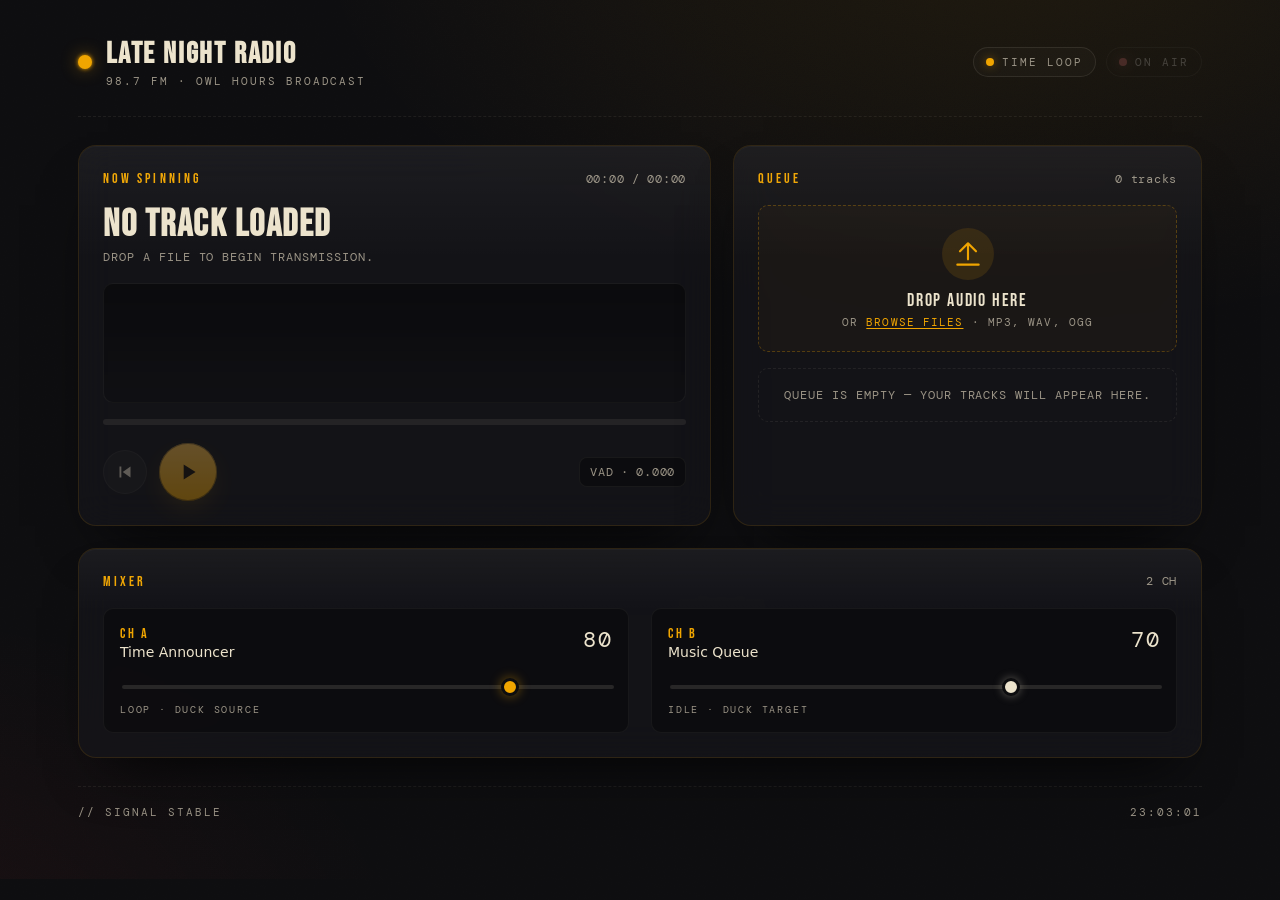
==== index.html @ 0911e896 "Rename player.html to index.html" ====
<!doctype html>
<html lang="en">
  <head>
    <meta charset="utf-8" />
    <meta name="viewport" content="width=device-width, initial-scale=1" />
    <title>Late Night Radio — Dual Track Player</title>
    <meta
      name="description"
      content="A late-night radio styled web player with a looping time announcer that ducks your music queue."
    />
    <link rel="preconnect" href="https://fonts.googleapis.com" />
    <link rel="preconnect" href="https://fonts.gstatic.com" crossorigin />
    <link
      href="https://fonts.googleapis.com/css2?family=Bebas+Neue&family=DM+Mono:wght@400;500&display=swap"
      rel="stylesheet"
    />
    <link rel="stylesheet" href="./style.css" />
  </head>
  <body>
    <!-- Grain / noise overlay -->
    <div class="grain" aria-hidden="true"></div>

    <main class="shell">
      <!-- =================== HEADER =================== -->
      <header class="topbar">
        <div class="brand">
          <div class="logo-dot"></div>
          <div>
            <h1 class="brand-title">Late Night Radio</h1>
            <p class="brand-sub">98.7 FM · Owl Hours Broadcast</p>
          </div>
        </div>

        <div class="status-cluster">
          <div class="live-pill" id="liveStatus">
            <span class="live-dot"></span>
            <span class="live-label">TIME LOOP</span>
          </div>
          <div class="onair-pill" id="onAirBadge" data-active="false">
            <span class="onair-dot"></span>
            <span>ON AIR</span>
          </div>
        </div>
      </header>

      <!-- =================== MAIN GRID =================== -->
      <section class="grid">
        <!-- LEFT: Now playing / visualizer -->
        <article class="card glass now-playing">
          <div class="card-head">
            <span class="kicker">Now Spinning</span>
            <span class="mono" id="trackTime">00:00 / 00:00</span>
          </div>

          <h2 class="track-title" id="trackTitle">No track loaded</h2>
          <p class="track-meta" id="trackMeta">Drop a file to begin transmission.</p>

          <canvas id="visualizer" class="visualizer"></canvas>

          <div class="progress" id="progressWrap">
            <div class="progress-bar" id="progressBar"></div>
          </div>

          <div class="transport">
            <button class="btn ghost" id="skipBtn" title="Skip to next track" disabled>
              <svg viewBox="0 0 24 24" width="22" height="22" fill="currentColor">
                <path d="M6 6h2v12H6zM9.5 12L18 6v12z" />
              </svg>
            </button>
            <button class="btn primary" id="playBtn" title="Play / Pause" disabled>
              <svg id="playIcon" viewBox="0 0 24 24" width="26" height="26" fill="currentColor">
                <path d="M8 5v14l11-7z" />
              </svg>
              <svg
                id="pauseIcon"
                viewBox="0 0 24 24"
                width="26"
                height="26"
                fill="currentColor"
                style="display: none"
              >
                <path d="M6 5h4v14H6zM14 5h4v14h-4z" />
              </svg>
            </button>
            <div class="vad-readout mono" id="vadReadout">VAD · 0.000</div>
          </div>
        </article>

        <!-- RIGHT: Queue / Upload -->
        <article class="card glass queue-card">
          <div class="card-head">
            <span class="kicker">Queue</span>
            <span class="mono" id="queueCount">0 tracks</span>
          </div>

          <div class="dropzone" id="dropzone" tabindex="0">
            <input type="file" id="fileInput" accept="audio/*" multiple hidden />
            <div class="drop-inner">
              <div class="drop-icon">
                <svg viewBox="0 0 24 24" width="32" height="32" fill="none" stroke="currentColor" stroke-width="1.6">
                  <path d="M12 16V4M6 10l6-6 6 6M4 20h16" stroke-linecap="round" stroke-linejoin="round"/>
                </svg>
              </div>
              <p class="drop-title">Drop audio here</p>
              <p class="drop-sub">or <span class="link">browse files</span> · MP3, WAV, OGG</p>
            </div>
          </div>

          <ul class="queue-list" id="queueList">
            <li class="queue-empty">Queue is empty — your tracks will appear here.</li>
          </ul>
        </article>

        <!-- BOTTOM: Mixer -->
        <article class="card glass mixer">
          <div class="card-head">
            <span class="kicker">Mixer</span>
            <span class="mono">2 CH</span>
          </div>

          <div class="channels">
            <div class="channel">
              <div class="channel-head">
                <div>
                  <p class="ch-label">CH&nbsp;A</p>
                  <p class="ch-name">Time Announcer</p>
                </div>
                <span class="ch-value mono" id="volAValue">80</span>
              </div>
              <input
                type="range"
                id="volA"
                min="0"
                max="100"
                value="80"
                class="slider slider--amber"
              />
              <p class="ch-foot mono">LOOP · DUCK SOURCE</p>
            </div>

            <div class="channel">
              <div class="channel-head">
                <div>
                  <p class="ch-label">CH&nbsp;B</p>
                  <p class="ch-name">Music Queue</p>
                </div>
                <span class="ch-value mono" id="volBValue">70</span>
              </div>
              <input
                type="range"
                id="volB"
                min="0"
                max="100"
                value="70"
                class="slider slider--cream"
              />
              <p class="ch-foot mono"><span id="duckState">IDLE</span> · DUCK TARGET</p>
            </div>
          </div>
        </article>
      </section>

      <footer class="foot mono">
        <span>// signal stable</span>
        <span id="clockReadout">--:--:--</span>
      </footer>
    </main>

    <!-- Hidden audio elements -->
    <audio id="audioA" src="./audio/timetrack.mp3" loop preload="auto" crossorigin="anonymous"></audio>
    <audio id="audioB" preload="auto" crossorigin="anonymous"></audio>

    <script src="./app.js"></script>
  </body>
</html>
---- style.css ----
/* =========================================================
   LATE NIGHT RADIO — stylesheet
   Dark, editorial, warm amber accents.
   ========================================================= */

:root {
  --bg: #0d0d0f;
  --bg-soft: #131316;
  --panel: rgba(24, 24, 28, 0.62);
  --panel-border: rgba(240, 165, 0, 0.12);
  --panel-border-strong: rgba(240, 165, 0, 0.28);
  --amber: #f0a500;
  --amber-soft: #ffc24d;
  --amber-glow: rgba(240, 165, 0, 0.45);
  --cream: #ece3cc;
  --cream-dim: #9b9486;
  --red: #ff3b3b;
  --red-glow: rgba(255, 59, 59, 0.55);
  --radius: 18px;
  --radius-sm: 10px;
  --shadow-card: 0 30px 60px -30px rgba(0, 0, 0, 0.9), 0 1px 0 rgba(255, 255, 255, 0.03) inset;
  --font-display: "Bebas Neue", "Impact", sans-serif;
  --font-mono: "DM Mono", ui-monospace, "SF Mono", Menlo, monospace;
  --font-body: ui-sans-serif, system-ui, -apple-system, "Segoe UI", sans-serif;
}

* {
  box-sizing: border-box;
}

html,
body {
  margin: 0;
  padding: 0;
  min-height: 100%;
  background: var(--bg);
  color: var(--cream);
  font-family: var(--font-body);
  -webkit-font-smoothing: antialiased;
  overflow-x: hidden;
}

body {
  background:
    radial-gradient(1200px 700px at 80% -10%, rgba(240, 165, 0, 0.08), transparent 60%),
    radial-gradient(900px 600px at -10% 110%, rgba(255, 59, 59, 0.05), transparent 60%),
    var(--bg);
}

/* ------------- Grain overlay ------------- */
.grain {
  position: fixed;
  inset: 0;
  pointer-events: none;
  z-index: 1;
  opacity: 0.18;
  mix-blend-mode: overlay;
  background-image: url("data:image/svg+xml;utf8,<svg xmlns='http://www.w3.org/2000/svg' width='220' height='220'><filter id='n'><feTurbulence type='fractalNoise' baseFrequency='0.9' numOctaves='2' stitchTiles='stitch'/><feColorMatrix values='0 0 0 0 1  0 0 0 0 1  0 0 0 0 1  0 0 0 0.65 0'/></filter><rect width='100%' height='100%' filter='url(%23n)'/></svg>");
}

/* ------------- Layout ------------- */
.shell {
  position: relative;
  z-index: 2;
  max-width: 1180px;
  margin: 0 auto;
  padding: 36px 28px 60px;
}

.topbar {
  display: flex;
  align-items: center;
  justify-content: space-between;
  gap: 20px;
  padding-bottom: 28px;
  border-bottom: 1px dashed rgba(236, 227, 204, 0.08);
  margin-bottom: 28px;
}

.brand {
  display: flex;
  align-items: center;
  gap: 14px;
}

.logo-dot {
  width: 14px;
  height: 14px;
  border-radius: 50%;
  background: var(--amber);
  box-shadow: 0 0 18px var(--amber-glow), 0 0 4px var(--amber);
  animation: breathe 2.6s ease-in-out infinite;
}

.brand-title {
  margin: 0;
  font-family: var(--font-display);
  letter-spacing: 0.06em;
  font-size: 30px;
  color: var(--cream);
}

.brand-sub {
  margin: 2px 0 0;
  font-family: var(--font-mono);
  font-size: 11px;
  letter-spacing: 0.18em;
  color: var(--cream-dim);
  text-transform: uppercase;
}

.status-cluster {
  display: flex;
  align-items: center;
  gap: 10px;
}

.live-pill,
.onair-pill {
  display: inline-flex;
  align-items: center;
  gap: 8px;
  padding: 7px 12px;
  border-radius: 999px;
  font-family: var(--font-mono);
  font-size: 11px;
  letter-spacing: 0.18em;
  border: 1px solid rgba(236, 227, 204, 0.1);
  background: rgba(255, 255, 255, 0.02);
  color: var(--cream-dim);
  transition: all 280ms ease;
}

.live-dot {
  width: 8px;
  height: 8px;
  border-radius: 50%;
  background: var(--amber);
  box-shadow: 0 0 10px var(--amber-glow);
  animation: pulse 1.6s ease-in-out infinite;
}

.onair-pill {
  opacity: 0.35;
  filter: saturate(0.4);
}

.onair-pill[data-active="true"] {
  opacity: 1;
  filter: none;
  border-color: rgba(255, 59, 59, 0.45);
  background: rgba(255, 59, 59, 0.08);
  color: #ffd6d6;
  box-shadow: 0 0 28px rgba(255, 59, 59, 0.18);
}

.onair-dot {
  width: 8px;
  height: 8px;
  border-radius: 50%;
  background: var(--red);
  box-shadow: 0 0 12px var(--red-glow);
  animation: pulse 1s ease-in-out infinite;
}

/* ------------- Grid ------------- */
.grid {
  display: grid;
  gap: 22px;
  grid-template-columns: 1.35fr 1fr;
  grid-template-areas:
    "now queue"
    "mix mix";
}

.now-playing { grid-area: now; }
.queue-card  { grid-area: queue; }
.mixer       { grid-area: mix; }

@media (max-width: 880px) {
  .grid {
    grid-template-columns: 1fr;
    grid-template-areas: "now" "queue" "mix";
  }
}

/* ------------- Cards / glass ------------- */
.card {
  position: relative;
  padding: 24px;
  border-radius: var(--radius);
  background: var(--panel);
  border: 1px solid var(--panel-border);
  box-shadow: var(--shadow-card);
  backdrop-filter: blur(18px) saturate(140%);
  -webkit-backdrop-filter: blur(18px) saturate(140%);
}

.card::before {
  content: "";
  position: absolute;
  inset: 0;
  border-radius: var(--radius);
  pointer-events: none;
  background: linear-gradient(
    180deg,
    rgba(255, 255, 255, 0.04),
    rgba(255, 255, 255, 0) 30%
  );
}

.card-head {
  display: flex;
  align-items: center;
  justify-content: space-between;
  margin-bottom: 18px;
}

.kicker {
  font-family: var(--font-display);
  letter-spacing: 0.22em;
  font-size: 14px;
  color: var(--amber);
}

.mono {
  font-family: var(--font-mono);
  font-size: 12px;
  letter-spacing: 0.06em;
  color: var(--cream-dim);
}

/* ------------- Now Playing ------------- */
.track-title {
  margin: 4px 0 4px;
  font-family: var(--font-display);
  font-size: 38px;
  letter-spacing: 0.04em;
  color: var(--cream);
  line-height: 1.05;
  word-break: break-word;
}

.track-meta {
  margin: 0 0 18px;
  font-family: var(--font-mono);
  font-size: 12px;
  color: var(--cream-dim);
  letter-spacing: 0.08em;
  text-transform: uppercase;
}

.visualizer {
  display: block;
  width: 100%;
  height: 120px;
  background: linear-gradient(180deg, rgba(0, 0, 0, 0.4), rgba(0, 0, 0, 0.15));
  border: 1px solid rgba(236, 227, 204, 0.05);
  border-radius: var(--radius-sm);
  margin-bottom: 16px;
}

.progress {
  position: relative;
  height: 6px;
  border-radius: 999px;
  background: rgba(236, 227, 204, 0.08);
  overflow: hidden;
  margin-bottom: 18px;
  cursor: pointer;
}

.progress-bar {
  position: absolute;
  inset: 0;
  width: 0%;
  background: linear-gradient(90deg, var(--amber), var(--amber-soft));
  box-shadow: 0 0 14px var(--amber-glow);
  transition: width 120ms linear;
}

.transport {
  display: flex;
  align-items: center;
  gap: 12px;
}

.btn {
  display: inline-flex;
  align-items: center;
  justify-content: center;
  border: none;
  cursor: pointer;
  border-radius: 50%;
  transition: transform 180ms ease, background 220ms ease, box-shadow 220ms ease,
    opacity 220ms ease;
}

.btn:disabled {
  opacity: 0.35;
  cursor: not-allowed;
}

.btn:not(:disabled):hover {
  transform: translateY(-1px);
}

.btn.ghost {
  width: 44px;
  height: 44px;
  background: rgba(236, 227, 204, 0.06);
  color: var(--cream);
  border: 1px solid rgba(236, 227, 204, 0.08);
}

.btn.ghost:not(:disabled):hover {
  background: rgba(236, 227, 204, 0.1);
}

.btn.primary {
  width: 58px;
  height: 58px;
  background: linear-gradient(180deg, var(--amber-soft), var(--amber));
  color: #1a1206;
  box-shadow: 0 10px 30px -10px var(--amber-glow), 0 0 0 1px rgba(0, 0, 0, 0.4) inset;
}

.btn.primary:not(:disabled):hover {
  box-shadow: 0 14px 40px -8px var(--amber-glow), 0 0 0 1px rgba(0, 0, 0, 0.4) inset;
}

.vad-readout {
  margin-left: auto;
  padding: 6px 10px;
  border-radius: 8px;
  background: rgba(0, 0, 0, 0.35);
  border: 1px solid rgba(236, 227, 204, 0.06);
  color: var(--cream-dim);
}

/* ------------- Queue / Drop ------------- */
.dropzone {
  border: 1.5px dashed rgba(240, 165, 0, 0.28);
  border-radius: var(--radius-sm);
  padding: 22px;
  text-align: center;
  cursor: pointer;
  background: rgba(240, 165, 0, 0.03);
  transition: background 220ms ease, border-color 220ms ease, transform 220ms ease;
  margin-bottom: 16px;
}

.dropzone:hover,
.dropzone:focus,
.dropzone.is-drag {
  background: rgba(240, 165, 0, 0.08);
  border-color: var(--amber);
  outline: none;
}

.drop-icon {
  display: inline-flex;
  width: 52px;
  height: 52px;
  align-items: center;
  justify-content: center;
  border-radius: 50%;
  background: rgba(240, 165, 0, 0.12);
  color: var(--amber);
  margin-bottom: 10px;
}

.drop-title {
  margin: 0;
  font-family: var(--font-display);
  letter-spacing: 0.1em;
  font-size: 18px;
  color: var(--cream);
}

.drop-sub {
  margin: 4px 0 0;
  font-family: var(--font-mono);
  font-size: 11px;
  letter-spacing: 0.1em;
  color: var(--cream-dim);
  text-transform: uppercase;
}

.link {
  color: var(--amber);
  text-decoration: underline;
  text-underline-offset: 2px;
}

.queue-list {
  list-style: none;
  margin: 0;
  padding: 0;
  max-height: 280px;
  overflow-y: auto;
  display: flex;
  flex-direction: column;
  gap: 8px;
}

.queue-list::-webkit-scrollbar { width: 8px; }
.queue-list::-webkit-scrollbar-track { background: transparent; }
.queue-list::-webkit-scrollbar-thumb {
  background: rgba(240, 165, 0, 0.3);
  border-radius: 999px;
}
.queue-list::-webkit-scrollbar-thumb:hover { background: var(--amber); }

.queue-empty {
  text-align: center;
  padding: 18px;
  font-family: var(--font-mono);
  font-size: 12px;
  letter-spacing: 0.08em;
  color: var(--cream-dim);
  text-transform: uppercase;
  border: 1px dashed rgba(236, 227, 204, 0.08);
  border-radius: var(--radius-sm);
}

.queue-item {
  display: flex;
  align-items: center;
  gap: 12px;
  padding: 10px 12px;
  border-radius: var(--radius-sm);
  background: rgba(255, 255, 255, 0.02);
  border: 1px solid rgba(236, 227, 204, 0.05);
  transition: background 200ms ease, border-color 200ms ease, transform 200ms ease;
  animation: slideIn 280ms ease both;
}

.queue-item:hover {
  background: rgba(240, 165, 0, 0.05);
  border-color: rgba(240, 165, 0, 0.18);
}

.queue-item.is-current {
  border-color: var(--panel-border-strong);
  background: rgba(240, 165, 0, 0.08);
}

.qi-index {
  font-family: var(--font-mono);
  font-size: 11px;
  color: var(--amber);
  min-width: 24px;
}

.qi-name {
  flex: 1;
  font-size: 13px;
  color: var(--cream);
  white-space: nowrap;
  overflow: hidden;
  text-overflow: ellipsis;
}

.qi-remove {
  background: transparent;
  border: none;
  color: var(--cream-dim);
  cursor: pointer;
  padding: 4px 6px;
  border-radius: 6px;
  transition: color 180ms ease, background 180ms ease;
  font-family: var(--font-mono);
  font-size: 14px;
}

.qi-remove:hover {
  color: var(--red);
  background: rgba(255, 59, 59, 0.08);
}

/* ------------- Mixer ------------- */
.channels {
  display: grid;
  grid-template-columns: 1fr 1fr;
  gap: 22px;
}

@media (max-width: 640px) {
  .channels { grid-template-columns: 1fr; }
}

.channel {
  padding: 16px;
  border-radius: var(--radius-sm);
  background: rgba(0, 0, 0, 0.3);
  border: 1px solid rgba(236, 227, 204, 0.05);
}

.channel-head {
  display: flex;
  align-items: flex-start;
  justify-content: space-between;
  margin-bottom: 14px;
}

.ch-label {
  margin: 0;
  font-family: var(--font-display);
  letter-spacing: 0.18em;
  font-size: 14px;
  color: var(--amber);
}

.ch-name {
  margin: 2px 0 0;
  font-size: 14px;
  color: var(--cream);
}

.ch-value {
  font-size: 22px;
  color: var(--cream);
}

.ch-foot {
  margin: 10px 0 0;
  font-size: 10px;
  letter-spacing: 0.18em;
  color: var(--cream-dim);
  text-transform: uppercase;
}

#duckState[data-active="true"] {
  color: var(--red);
}

/* ------------- Sliders ------------- */
.slider {
  -webkit-appearance: none;
  appearance: none;
  width: 100%;
  height: 4px;
  border-radius: 999px;
  background: rgba(236, 227, 204, 0.12);
  outline: none;
  cursor: pointer;
}

.slider::-webkit-slider-thumb {
  -webkit-appearance: none;
  appearance: none;
  width: 18px;
  height: 18px;
  border-radius: 50%;
  background: var(--amber);
  border: 3px solid #0d0d0f;
  box-shadow: 0 0 12px var(--amber-glow);
  cursor: grab;
  transition: transform 160ms ease;
}

.slider::-webkit-slider-thumb:hover { transform: scale(1.15); }

.slider::-moz-range-thumb {
  width: 18px;
  height: 18px;
  border-radius: 50%;
  background: var(--amber);
  border: 3px solid #0d0d0f;
  box-shadow: 0 0 12px var(--amber-glow);
  cursor: grab;
}

.slider--cream::-webkit-slider-thumb {
  background: var(--cream);
  box-shadow: 0 0 10px rgba(236, 227, 204, 0.35);
}
.slider--cream::-moz-range-thumb {
  background: var(--cream);
}

/* ------------- Footer ------------- */
.foot {
  display: flex;
  justify-content: space-between;
  margin-top: 28px;
  padding-top: 18px;
  border-top: 1px dashed rgba(236, 227, 204, 0.08);
  font-size: 11px;
  letter-spacing: 0.18em;
  color: var(--cream-dim);
  text-transform: uppercase;
}

/* ------------- Animations ------------- */
@keyframes pulse {
  0%, 100% { transform: scale(1); opacity: 1; }
  50% { transform: scale(0.7); opacity: 0.5; }
}

@keyframes breathe {
  0%, 100% { box-shadow: 0 0 18px var(--amber-glow), 0 0 4px var(--amber); }
  50% { box-shadow: 0 0 8px var(--amber-glow), 0 0 2px var(--amber); }
}

@keyframes slideIn {
  from { opacity: 0; transform: translateY(6px); }
  to   { opacity: 1; transform: translateY(0); }
}
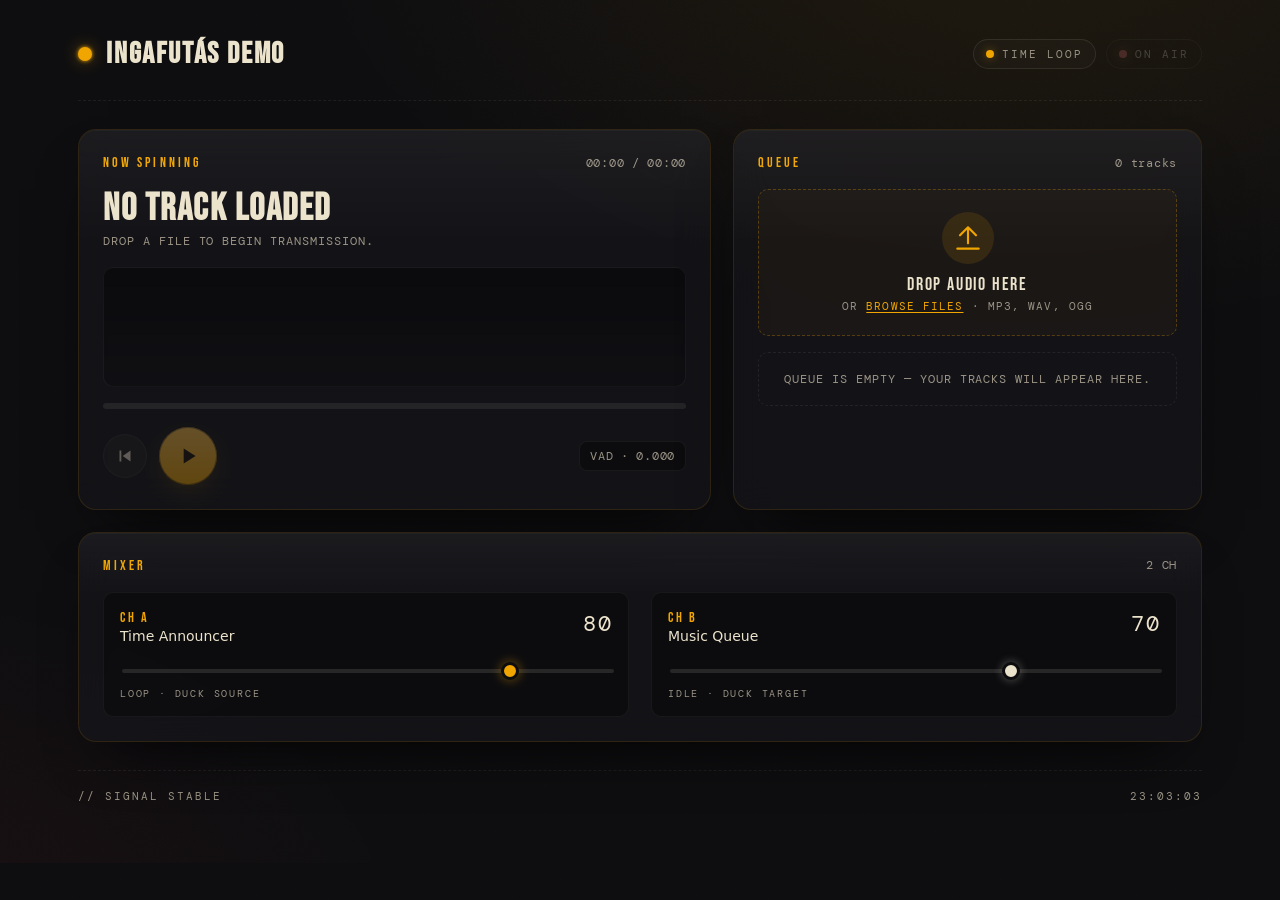
==== commit 521f750c: "Update index.html" ====
--- a/index.html
+++ b/index.html
@@ -3,7 +3,7 @@
   <head>
     <meta charset="utf-8" />
     <meta name="viewport" content="width=device-width, initial-scale=1" />
-    <title>Late Night Radio — Dual Track Player</title>
+    <title>INGAFUTÁS Demo</title>
     <meta
       name="description"
       content="A late-night radio styled web player with a looping time announcer that ducks your music queue."
@@ -26,8 +26,7 @@
         <div class="brand">
           <div class="logo-dot"></div>
           <div>
-            <h1 class="brand-title">Late Night Radio</h1>
-            <p class="brand-sub">98.7 FM · Owl Hours Broadcast</p>
+            <h1 class="brand-title">Ingafutás Demo</h1>
           </div>
         </div>
 
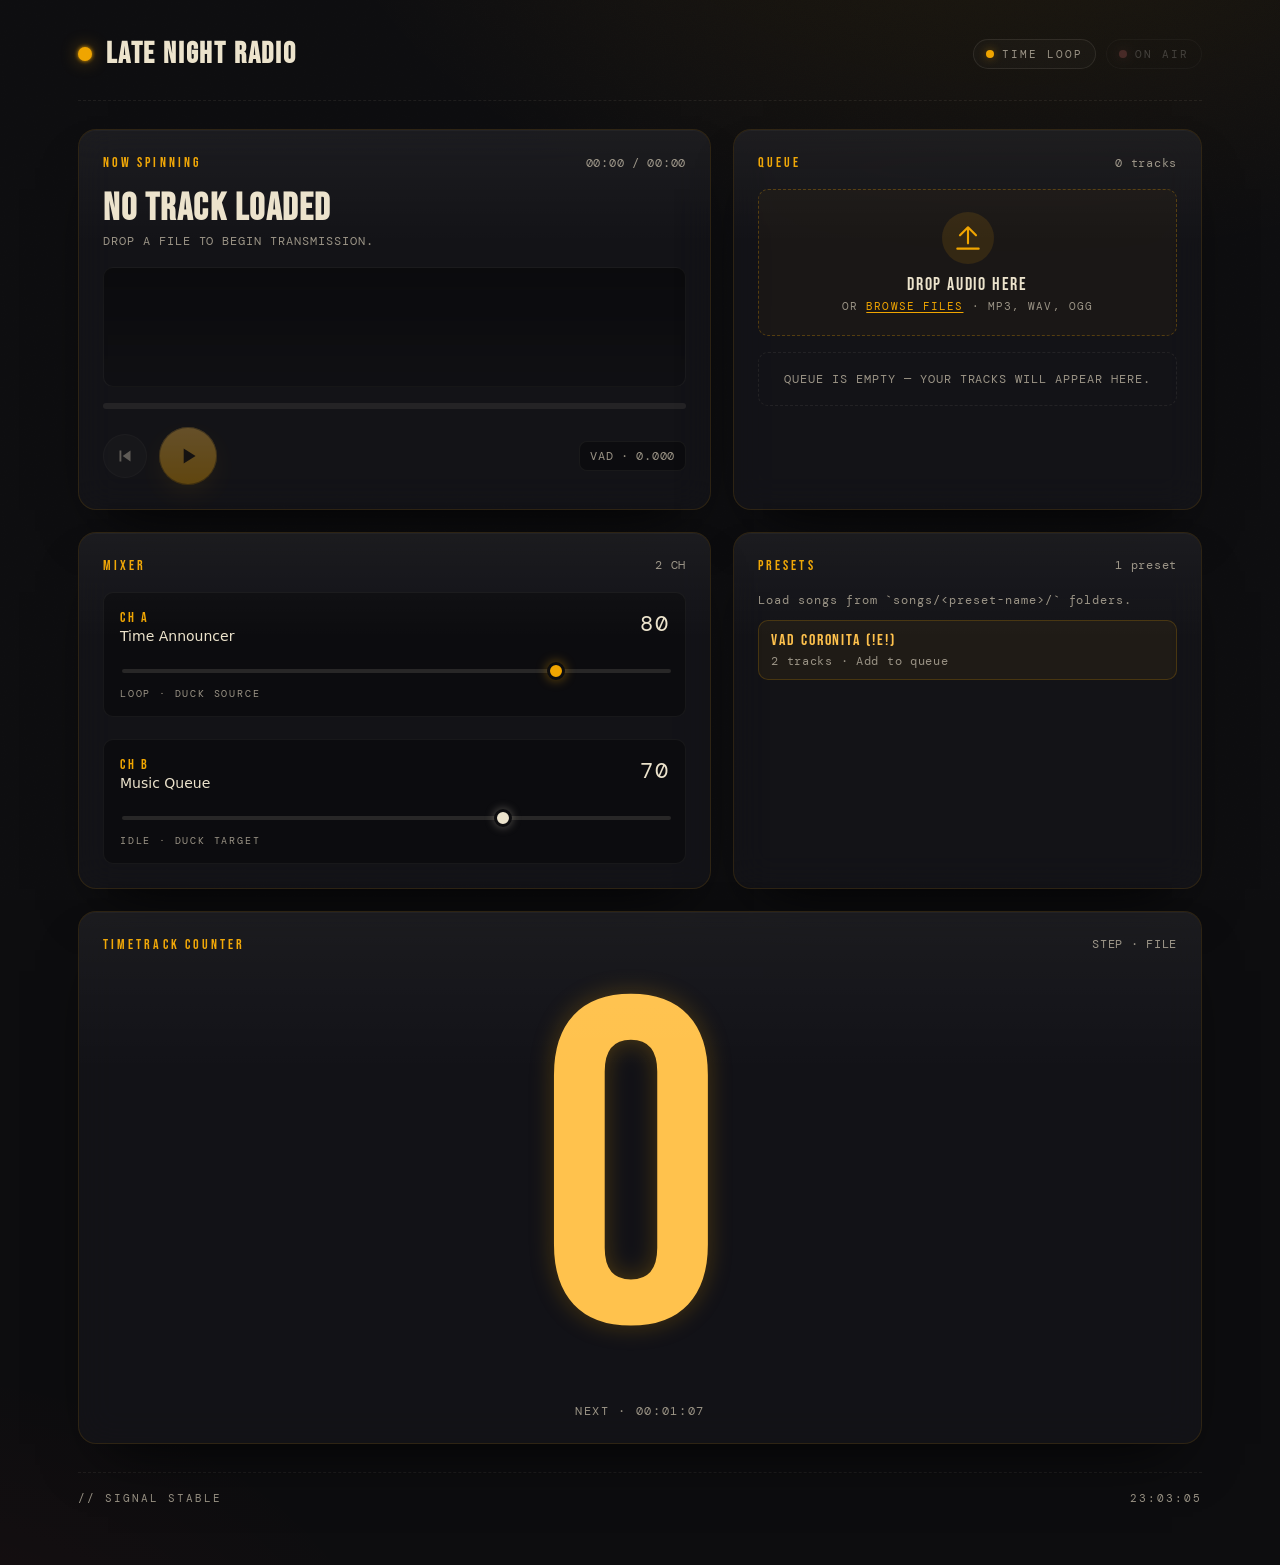
==== commit b806524f: "Add files via upload" ====
--- a/index.html
+++ b/index.html
@@ -3,7 +3,7 @@
   <head>
     <meta charset="utf-8" />
     <meta name="viewport" content="width=device-width, initial-scale=1" />
-    <title>INGAFUTÁS Demo</title>
+    <title>Late Night Radio — Dual Track Player</title>
     <meta
       name="description"
       content="A late-night radio styled web player with a looping time announcer that ducks your music queue."
@@ -26,7 +26,7 @@
         <div class="brand">
           <div class="logo-dot"></div>
           <div>
-            <h1 class="brand-title">Ingafutás Demo</h1>
+            <h1 class="brand-title">Late Night Radio</h1>
           </div>
         </div>
 
@@ -110,6 +110,17 @@
           </ul>
         </article>
 
+        <article class="card glass presets-card">
+          <div class="card-head">
+            <span class="kicker">Presets</span>
+            <span class="mono" id="presetCount">0 presets</span>
+          </div>
+          <p class="preset-help mono">Load songs from `songs/&lt;preset-name&gt;/` folders.</p>
+          <div class="preset-list" id="presetList">
+            <p class="preset-empty mono">No preset folders found yet.</p>
+          </div>
+        </article>
+
         <!-- BOTTOM: Mixer -->
         <article class="card glass mixer">
           <div class="card-head">
@@ -157,6 +168,15 @@
             </div>
           </div>
         </article>
+
+        <article class="card glass time-counter">
+          <div class="card-head">
+            <span class="kicker">Timetrack Counter</span>
+            <span class="mono" id="counterStep">STEP · 7s</span>
+          </div>
+          <p class="counter-value" id="timeCounterValue">0</p>
+          <p class="counter-meta mono" id="counterMeta">NEXT · --:--:--</p>
+        </article>
       </section>
 
       <footer class="foot mono">
@@ -169,6 +189,7 @@
     <audio id="audioA" src="./audio/timetrack.mp3" loop preload="auto" crossorigin="anonymous"></audio>
     <audio id="audioB" preload="auto" crossorigin="anonymous"></audio>
 
+    <script src="./songs/presets.js"></script>
     <script src="./app.js"></script>
   </body>
 </html>
--- a/style.css
+++ b/style.css
@@ -170,17 +170,20 @@
   grid-template-columns: 1.35fr 1fr;
   grid-template-areas:
     "now queue"
-    "mix mix";
+    "mix presets"
+    "counter counter";
 }
 
 .now-playing { grid-area: now; }
 .queue-card  { grid-area: queue; }
 .mixer       { grid-area: mix; }
+.presets-card { grid-area: presets; }
+.time-counter { grid-area: counter; text-align: center; }
 
 @media (max-width: 880px) {
   .grid {
     grid-template-columns: 1fr;
-    grid-template-areas: "now" "queue" "mix";
+    grid-template-areas: "now" "queue" "presets" "mix" "counter";
   }
 }
 
@@ -446,6 +449,57 @@
   background: rgba(240, 165, 0, 0.08);
 }
 
+/* ------------- Presets ------------- */
+.preset-help {
+  margin: 0 0 12px;
+  letter-spacing: 0.08em;
+}
+
+.preset-list {
+  display: flex;
+  flex-direction: column;
+  gap: 10px;
+}
+
+.preset-empty {
+  margin: 0;
+  padding: 14px;
+  text-transform: uppercase;
+  border: 1px dashed rgba(236, 227, 204, 0.08);
+  border-radius: var(--radius-sm);
+  text-align: center;
+}
+
+.preset-btn {
+  width: 100%;
+  border: 1px solid rgba(240, 165, 0, 0.2);
+  background: rgba(240, 165, 0, 0.05);
+  color: var(--cream);
+  border-radius: var(--radius-sm);
+  padding: 10px 12px;
+  text-align: left;
+  cursor: pointer;
+  transition: background 180ms ease, border-color 180ms ease;
+}
+
+.preset-btn:hover {
+  background: rgba(240, 165, 0, 0.1);
+  border-color: rgba(240, 165, 0, 0.38);
+}
+
+.preset-name {
+  display: block;
+  font-family: var(--font-display);
+  letter-spacing: 0.12em;
+  font-size: 16px;
+  color: var(--amber-soft);
+}
+
+.preset-meta {
+  display: block;
+  margin-top: 3px;
+}
+
 .qi-index {
   font-family: var(--font-mono);
   font-size: 11px;
@@ -482,12 +536,8 @@
 /* ------------- Mixer ------------- */
 .channels {
   display: grid;
-  grid-template-columns: 1fr 1fr;
+  grid-template-columns: 1fr;
   gap: 22px;
-}
-
-@media (max-width: 640px) {
-  .channels { grid-template-columns: 1fr; }
 }
 
 .channel {
@@ -533,6 +583,23 @@
 
 #duckState[data-active="true"] {
   color: var(--red);
+}
+
+/* ------------- Time Counter ------------- */
+.counter-value {
+  margin: 2px 0 8px;
+  font-family: var(--font-display);
+  font-size: clamp(165px, 36vw, 520px);
+  line-height: 0.92;
+  letter-spacing: 0.04em;
+  color: var(--amber-soft);
+  text-shadow: 0 0 24px rgba(240, 165, 0, 0.25);
+}
+
+.counter-meta {
+  margin: 0;
+  letter-spacing: 0.14em;
+  text-transform: uppercase;
 }
 
 /* ------------- Sliders ------------- */
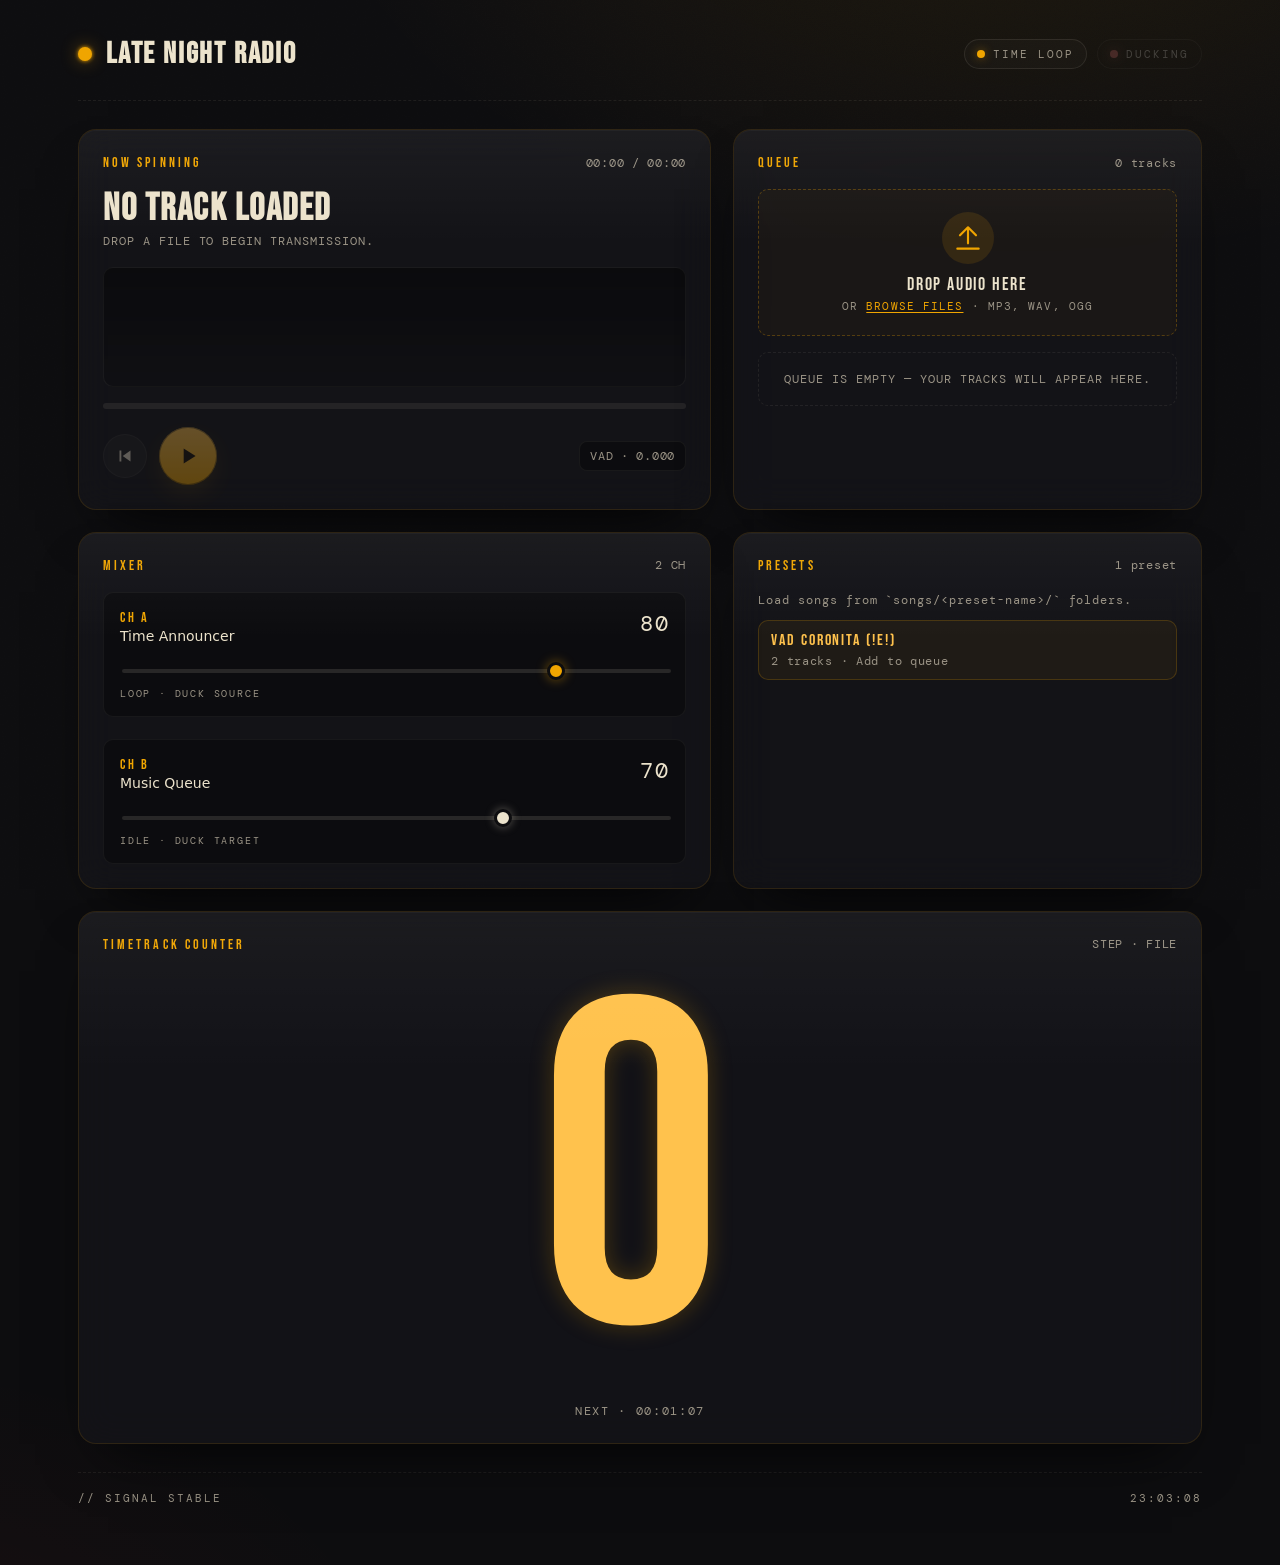
==== commit aa74f6e7: "Update index.html" ====
--- a/index.html
+++ b/index.html
@@ -37,7 +37,7 @@
           </div>
           <div class="onair-pill" id="onAirBadge" data-active="false">
             <span class="onair-dot"></span>
-            <span>ON AIR</span>
+            <span>DUCKING</span>
           </div>
         </div>
       </header>
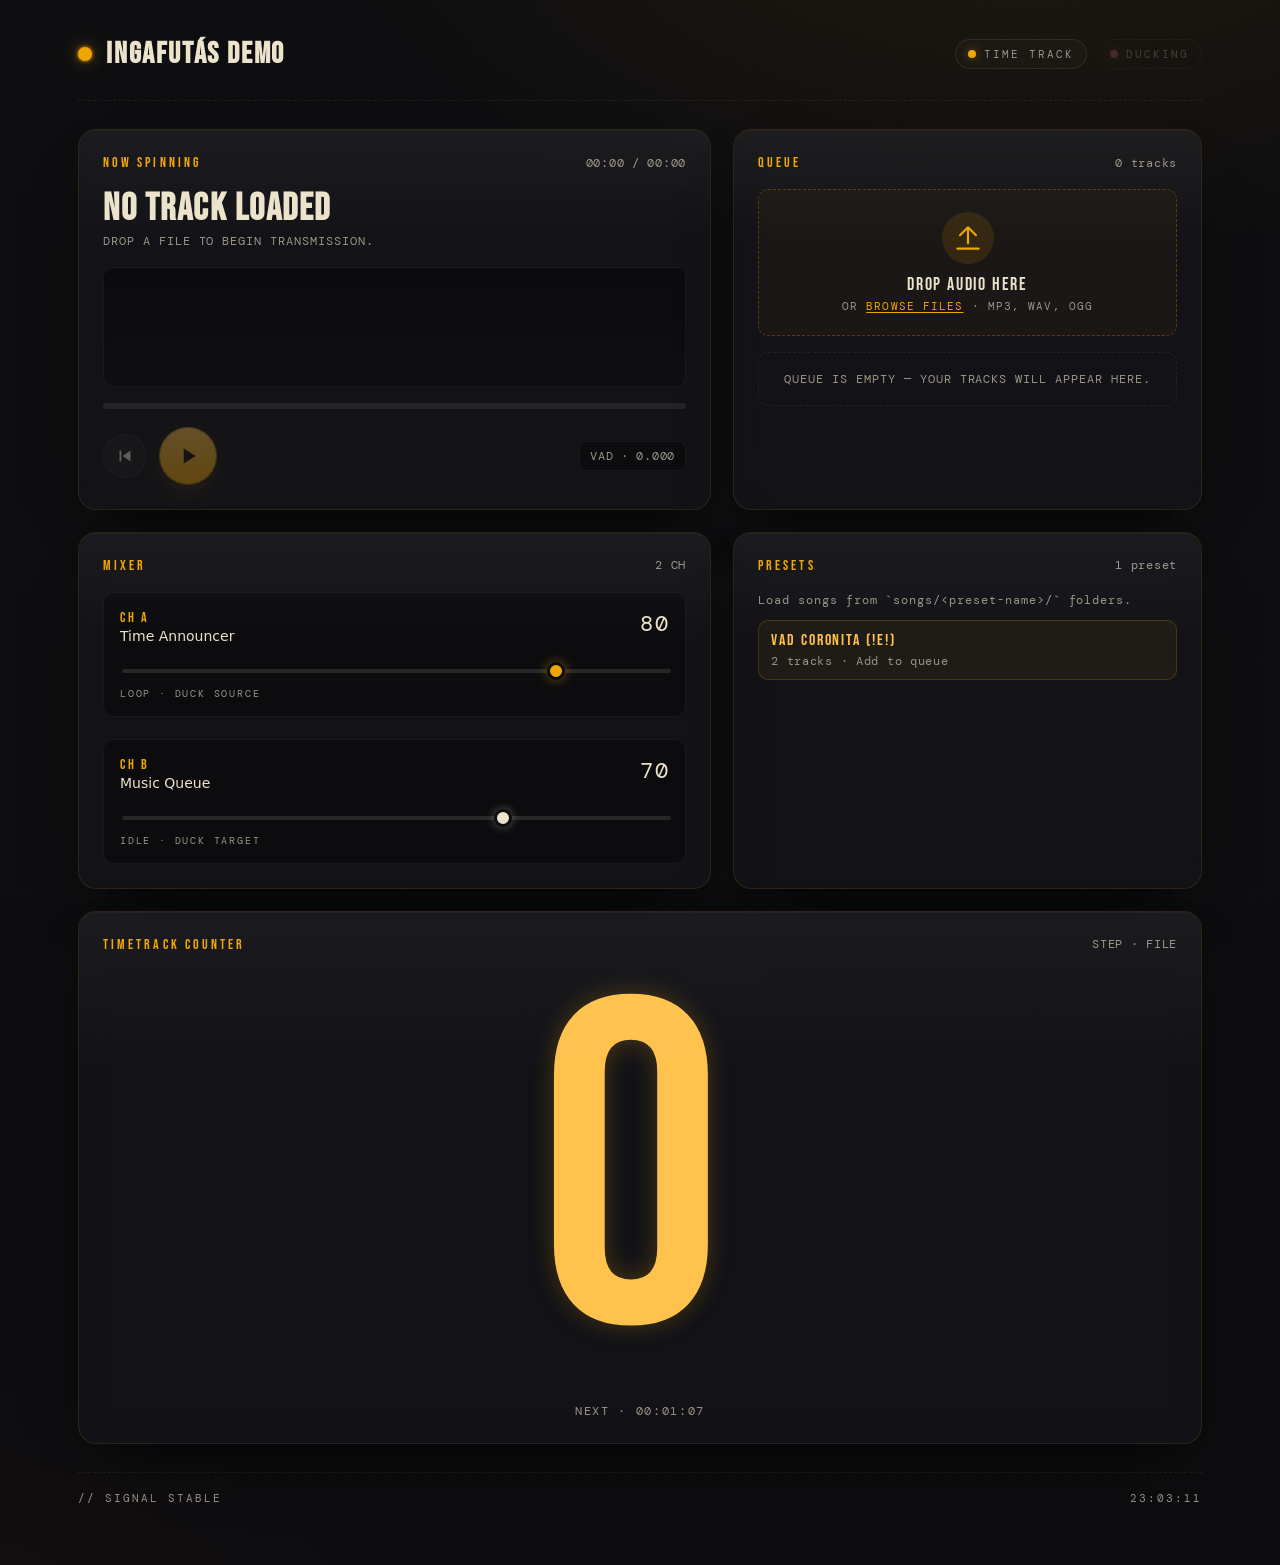
==== commit e924520e: "Update index.html" ====
--- a/index.html
+++ b/index.html
@@ -3,7 +3,7 @@
   <head>
     <meta charset="utf-8" />
     <meta name="viewport" content="width=device-width, initial-scale=1" />
-    <title>Late Night Radio — Dual Track Player</title>
+    <title>INGAFUTÁS Demo</title>
     <meta
       name="description"
       content="A late-night radio styled web player with a looping time announcer that ducks your music queue."
@@ -26,14 +26,14 @@
         <div class="brand">
           <div class="logo-dot"></div>
           <div>
-            <h1 class="brand-title">Late Night Radio</h1>
+            <h1 class="brand-title">Ingafutás demo</h1>
           </div>
         </div>
 
         <div class="status-cluster">
           <div class="live-pill" id="liveStatus">
             <span class="live-dot"></span>
-            <span class="live-label">TIME LOOP</span>
+            <span class="live-label">TIME TRACK</span>
           </div>
           <div class="onair-pill" id="onAirBadge" data-active="false">
             <span class="onair-dot"></span>
